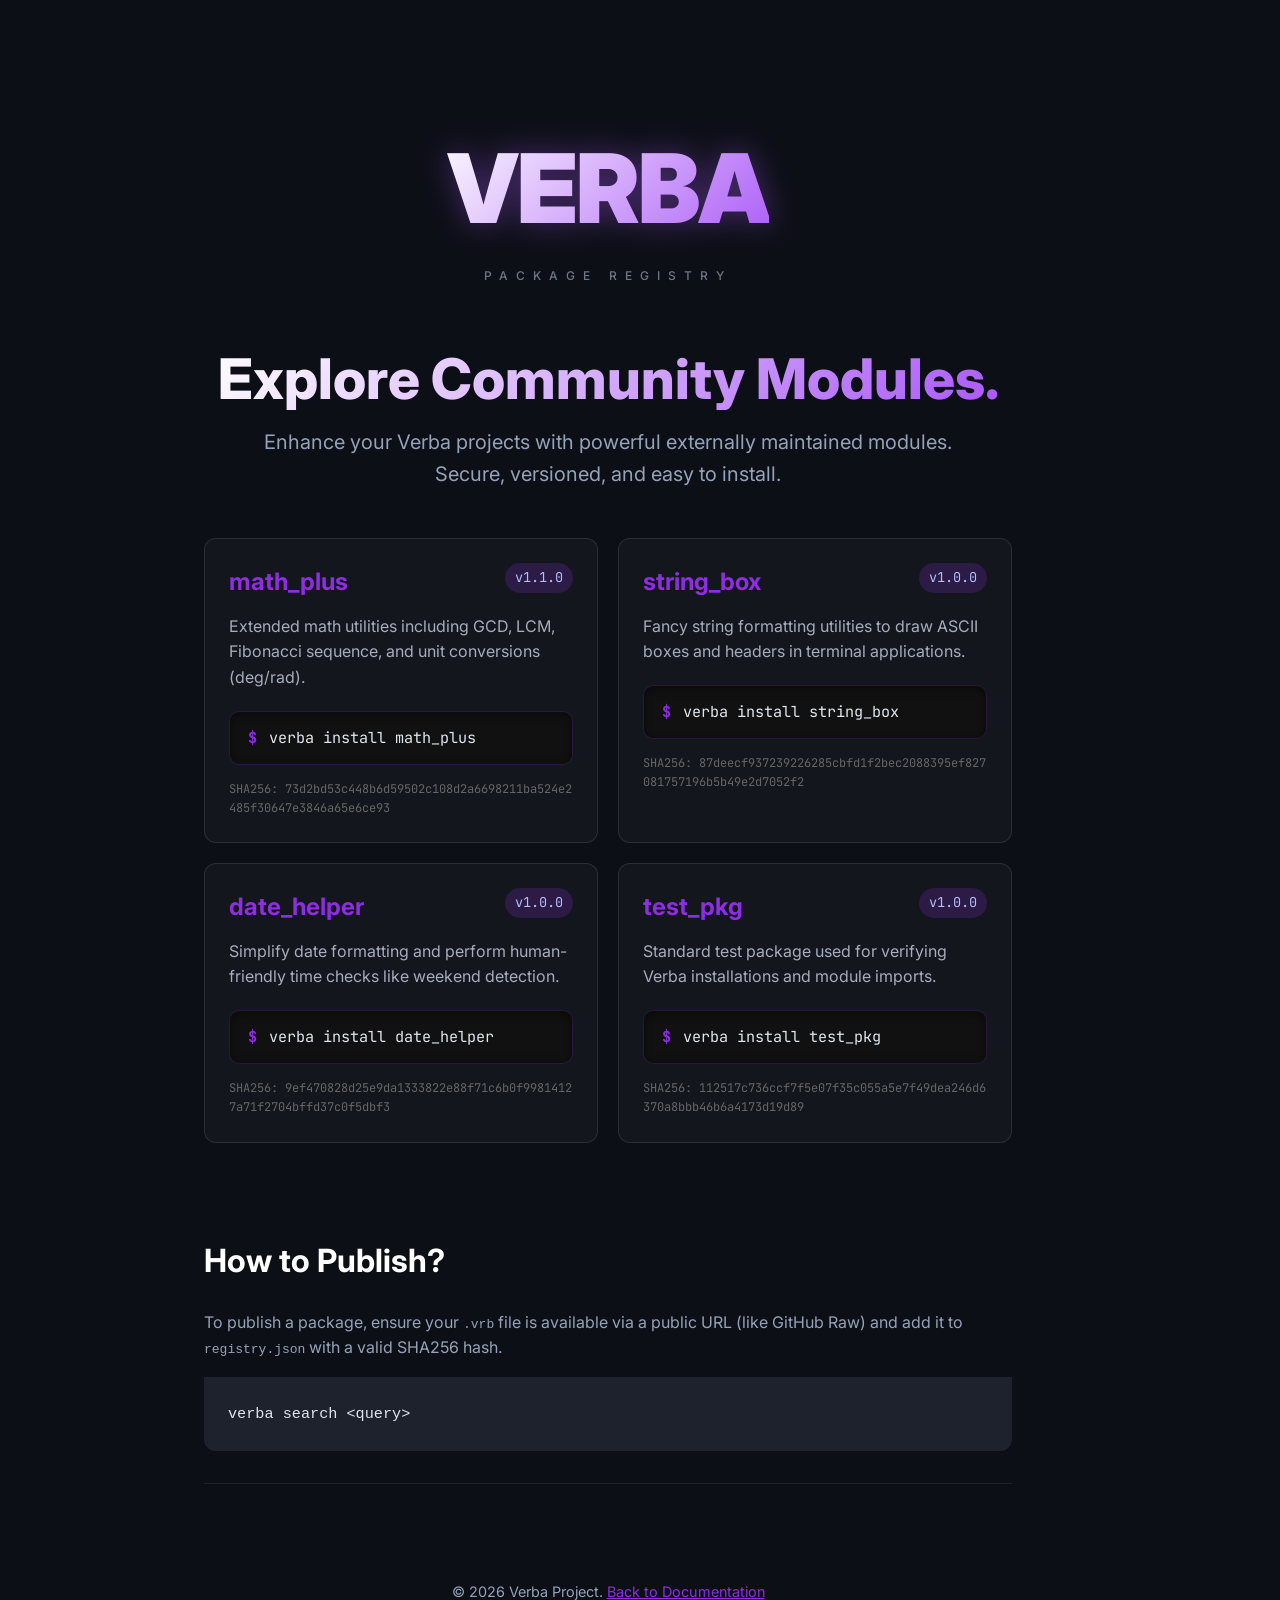
==== docs/packages.html @ 3fb169da "feat: Add mobile sidebar toggle functionality and new packages page for community modules" ====
<!DOCTYPE html>
<html lang="en">
<head>
    <meta charset="UTF-8">
    <meta name="viewport" content="width=device-width, initial-scale=1.0">
    <title>Verba Packages — Community Registry</title>
    <link rel="stylesheet" href="styles.css">
    <link rel="preconnect" href="https://fonts.googleapis.com">
    <link rel="preconnect" href="https://fonts.gstatic.com" crossorigin>
    <link href="https://fonts.googleapis.com/css2?family=Inter:wght@300;400;500;600;700&family=JetBrains+Mono:wght@400;500&display=swap" rel="stylesheet">
    <style>
        .package-grid {
            display: grid;
            grid-template-columns: repeat(auto-fill, minmax(350px, 1fr));
            gap: 20px;
            margin-top: 30px;
        }
        .package-card {
            background: rgba(255, 255, 255, 0.03);
            border: 1px solid rgba(255, 255, 255, 0.1);
            border-radius: 12px;
            padding: 24px;
            transition: transform 0.2s, background 0.2s;
        }
        .package-card:hover {
            background: rgba(255, 255, 255, 0.05);
            transform: translateY(-4px);
        }
        .pkg-header {
            display: flex;
            justify-content: space-between;
            align-items: flex-start;
            margin-bottom: 12px;
        }
        .pkg-name {
            font-size: 1.5rem;
            font-weight: 700;
            color: #8E2DE2;
            margin: 0;
        }
        .pkg-version {
            background: rgba(142, 45, 226, 0.2);
            color: #b4befe;
            padding: 4px 10px;
            border-radius: 20px;
            font-size: 0.85rem;
            font-family: 'JetBrains Mono', monospace;
        }
        .pkg-desc {
            color: #a6adbb;
            line-height: 1.6;
            margin-bottom: 20px;
            min-height: 50px;
        }
        .install-box {
            background: #111;
            padding: 14px 18px;
            border-radius: 10px;
            display: flex;
            justify-content: flex-start;
            align-items: center;
            font-family: 'JetBrains Mono', monospace;
            font-size: 0.95rem;
            border: 1px solid rgba(142, 45, 226, 0.2);
            box-shadow: inset 0 2px 10px rgba(0,0,0,0.5);
        }
        .install-box::before {
            content: '$ ';
            color: #8E2DE2;
            margin-right: 12px;
            font-weight: bold;
        }
        .install-cmd {
            color: #e0e6ed;
        }
        .copy-btn {
            background: none;
            border: none;
            color: #666;
            cursor: pointer;
            padding: 4px;
        }
        .copy-btn:hover {
            color: #fff;
        }
        .hash-detail {
            font-size: 0.75rem;
            color: #666;
            margin-top: 15px;
            word-break: break-all;
            font-family: 'JetBrains Mono', monospace;
        }
    </style>
</head>
    <body class="dark-theme">
    <main class="content-area" style="max-width: 1000px; margin: 0 auto;">
        <header class="section" style="padding-bottom: 0; border-bottom: none;">
            <div class="text-logo-wrapper">
                <span class="verba-text-logo">VERBA</span>
                <span class="verba-logo-tagline">PACKAGE REGISTRY</span>
            </div>
            <h1 class="glow-text" style="text-align: center;">Explore Community Modules.</h1>
            <p class="lead" style="margin: 0 auto 3rem auto; text-align: center;">Enhance your Verba projects with powerful externally maintained modules. Secure, versioned, and easy to install.</p>
        </header>

        <div class="package-grid">
            <!-- Math Plus -->
            <div class="package-card">
                <div class="pkg-header">
                    <h3 class="pkg-name">math_plus</h3>
                    <span class="pkg-version">v1.1.0</span>
                </div>
                <p class="pkg-desc">Extended math utilities including GCD, LCM, Fibonacci sequence, and unit conversions (deg/rad).</p>
                <div class="install-box">
                    <span class="install-cmd">verba install math_plus</span>
                </div>
                <div class="hash-detail">SHA256: 73d2bd53c448b6d59502c108d2a6698211ba524e2485f30647e3846a65e6ce93</div>
            </div>

            <!-- String Box -->
            <div class="package-card">
                <div class="pkg-header">
                    <h3 class="pkg-name">string_box</h3>
                    <span class="pkg-version">v1.0.0</span>
                </div>
                <p class="pkg-desc">Fancy string formatting utilities to draw ASCII boxes and headers in terminal applications.</p>
                <div class="install-box">
                    <span class="install-cmd">verba install string_box</span>
                </div>
                <div class="hash-detail">SHA256: 87deecf937239226285cbfd1f2bec2088395ef827081757196b5b49e2d7052f2</div>
            </div>

            <!-- Date Helper -->
            <div class="package-card">
                <div class="pkg-header">
                    <h3 class="pkg-name">date_helper</h3>
                    <span class="pkg-version">v1.0.0</span>
                </div>
                <p class="pkg-desc">Simplify date formatting and perform human-friendly time checks like weekend detection.</p>
                <div class="install-box">
                    <span class="install-cmd">verba install date_helper</span>
                </div>
                <div class="hash-detail">SHA256: 9ef470828d25e9da1333822e88f71c6b0f99814127a71f2704bffd37c0f5dbf3</div>
            </div>

            <!-- Test Pkg -->
            <div class="package-card">
                <div class="pkg-header">
                    <h3 class="pkg-name">test_pkg</h3>
                    <span class="pkg-version">v1.0.0</span>
                </div>
                <p class="pkg-desc">Standard test package used for verifying Verba installations and module imports.</p>
                <div class="install-box">
                    <span class="install-cmd">verba install test_pkg</span>
                </div>
                <div class="hash-detail">SHA256: 112517c736ccf7f5e07f35c055a5e7f49dea246d6370a8bbb46b6a4173d19d89</div>
            </div>
        </div>

        <section class="section" style="margin-top: 60px;">
            <h2>How to Publish?</h2>
            <p>To publish a package, ensure your <code>.vrb</code> file is available via a public URL (like GitHub Raw) and add it to <code>registry.json</code> with a valid SHA256 hash.</p>
            <div class="terminal-box">
                <pre><code>verba search &lt;query&gt;</code></pre>
            </div>
        </section>

        <footer>
            <p>&copy; 2026 Verba Project. <a href="index.html" style="color: #8E2DE2;">Back to Documentation</a></p>
        </footer>
    </main>
    <script src="script.js"></script>
</body>
</html>
---- docs/styles.css ----
:root {
    --bg-color: #0d0f17;
    --sidebar-bg: #151821;
    --text-primary: #e0e6ed;
    --text-secondary: #94a3b8;
    --accent: #8E2DE2;
    --accent-glow: rgba(142, 45, 226, 0.4);
    --glass: rgba(255, 255, 255, 0.03);
    --glass-border: rgba(255, 255, 255, 0.08);
    --code-bg: #1e222d;
    --font-sans: 'Inter', system-ui, -apple-system, sans-serif;
    --font-mono: 'JetBrains Mono', monospace;
}

* {
    box-sizing: border-box;
    margin: 0;
    padding: 0;
}

body.dark-theme {
    background-color: var(--bg-color);
    color: var(--text-primary);
    font-family: var(--font-sans);
    line-height: 1.6;
    display: flex;
    min-height: 100vh;
}

/* Sidebar */
.sidebar {
    width: 280px;
    background-color: var(--sidebar-bg);
    border-right: 1px solid var(--glass-border);
    position: fixed;
    height: 100vh;
    overflow-y: auto;
    z-index: 100;
    transition: transform 0.3s cubic-bezier(0.4, 0, 0.2, 1);
}

.mobile-menu-btn {
    display: none;
    position: fixed;
    top: 1.5rem;
    right: 1.5rem;
    z-index: 1000;
    background: var(--accent);
    border: none;
    padding: 10px;
    border-radius: 8px;
    color: white;
    cursor: pointer;
    box-shadow: 0 4px 15px rgba(142, 45, 226, 0.4);
}

.sidebar-overlay {
    display: none;
    position: fixed;
    inset: 0;
    background: rgba(0, 0, 0, 0.5);
    backdrop-filter: blur(4px);
    z-index: 90;
}

.sidebar-header {
    padding: 2rem 1.5rem;
    position: sticky;
    top: 0;
    background-color: var(--sidebar-bg);
    z-index: 10;
}

.logo {
    display: flex;
    align-items: center;
    gap: 0.75rem;
    font-size: 1.5rem;
    font-weight: 700;
    margin-bottom: 2rem;
    color: #fff;
    cursor: pointer;
}

.text-logo-wrapper {
    display: flex;
    flex-direction: column;
    align-items: center;
    margin: 0 auto 3rem auto;
    text-align: center;
    padding: 1rem;
    animation: pulseGlow 5s ease-in-out infinite;
}

.verba-text-logo {
    display: block;
    margin-bottom: -0.5rem;
    font-size: 6rem;
    font-weight: 900;
    letter-spacing: -2px;
    background: linear-gradient(135deg, #fff 0%, #a855f7 100%);
    background-clip: text;
    -webkit-background-clip: text;
    -webkit-text-fill-color: transparent;
    filter: drop-shadow(0 0 15px rgba(168, 85, 247, 0.4));
    transition: filter 0.3s ease;
    cursor: default;
}

.verba-text-logo:hover {
    filter: drop-shadow(0 0 25px rgba(168, 85, 247, 0.7));
}

.verba-logo-tagline {
    display: block;
    font-size: 0.75rem;
    letter-spacing: 8px;
    font-weight: 500;
    color: var(--text-secondary);
    text-transform: uppercase;
    opacity: 0.7;
    margin-top: 0.5rem;
}

@keyframes pulseGlow {
    0%, 100% { filter: brightness(1); }
    50% { filter: brightness(1.2); }
}

.search-box input {
    width: 100%;
    background: var(--bg-color);
    border: 1px solid var(--glass-border);
    border-radius: 8px;
    padding: 0.6rem 1rem;
    color: #fff;
    font-size: 0.9rem;
    outline: none;
    transition: all 0.2s;
}

.search-box input:focus {
    border-color: var(--accent);
    box-shadow: 0 0 0 2px var(--accent-glow);
}

.sidebar-nav ul {
    list-style: none;
}

.nav-header {
    padding: 1.5rem 1.5rem 0.5rem;
    font-size: 0.75rem;
    text-transform: uppercase;
    letter-spacing: 1px;
    color: var(--text-secondary);
}

.nav-item a {
    display: block;
    padding: 0.6rem 1.5rem;
    color: var(--text-primary);
    text-decoration: none;
    font-size: 0.95rem;
    transition: all 0.2s;
    border-left: 3px solid transparent;
}

.nav-item a:hover {
    background: rgba(255, 255, 255, 0.05);
    color: #fff;
}

.on-screen-nav-item a {
    border-left-color: var(--accent);
    background: rgba(142, 45, 226, 0.1);
}

/* Content */
.content-area {
    margin-left: 280px;
    flex: 1;
    padding: 4rem 10% 4rem 5%;
    max-width: 1400px;
}

.section {
    padding: 2rem 0;
    border-bottom: 1px solid var(--glass-border);
    margin-bottom: 2rem;
    scroll-margin-top: 2rem;
}

#introduction {
    text-align: center;
}

#introduction .lead {
    margin-left: auto;
    margin-right: auto;
}

#introduction .code-showcase {
    text-align: left;
}

h1 {
    font-size: 3.5rem;
    font-weight: 800;
    margin-bottom: 1rem;
    line-height: 1.1;
}

.glow-text {
    background: linear-gradient(135deg, #fff 0%, #a855f7 100%);
    background-clip: text;
    -webkit-background-clip: text;
    -webkit-text-fill-color: transparent;
}

h2 {
    font-size: 2rem;
    margin-bottom: 1.5rem;
    color: #fff;
}

p.lead {
    font-size: 1.25rem;
    color: var(--text-secondary);
    margin-bottom: 3rem;
    max-width: 700px;
}

p {
    margin-bottom: 1rem;
    color: var(--text-secondary);
}

/* Glassmorphism */
.glass {
    background: var(--glass);
    backdrop-filter: blur(12px);
    -webkit-backdrop-filter: blur(12px);
    border: 1px solid var(--glass-border);
    border-radius: 12px;
}

/* Code */
.code-showcase {
    margin: 3rem 0;
}

.code-header {
    display: flex;
    align-items: center;
    gap: 0.5rem;
    padding: 0.75rem 1rem;
    border-bottom: 1px solid var(--glass-border);
}

.dot {
    width: 12px;
    height: 12px;
    border-radius: 50%;
}

.red { background: #ff5f56; }
.yellow { background: #ffbd2e; }
.green { background: #27c93f; }

.file-name {
    margin-left: 1rem;
    font-size: 0.8rem;
    color: var(--text-secondary);
    font-family: var(--font-mono);
}

pre {
    padding: 1.5rem;
    overflow-x: auto;
    font-family: var(--font-mono);
    font-size: 0.95rem;
    line-height: 1.6;
    background: #1e222d;
    border-radius: 0 0 12px 12px;
}

.keyword { color: #c678dd; font-weight: 600; }
.string { color: #98c379; }
.comment { color: #abb2bf; font-style: italic; opacity: 0.6; }
.func { color: #61afef; }
.builtin { color: #e5c07b; }

/* Hero Stats */
.hero-stats {
    display: grid;
    grid-template-columns: repeat(auto-fit, minmax(150px, 1fr));
    gap: 1.5rem;
    margin: 3rem 0;
}

.stat-card {
    background: var(--glass);
    padding: 1.5rem;
    border-radius: 12px;
    text-align: center;
    border: 1px solid var(--glass-border);
}

.stat-val {
    display: block;
    font-size: 2rem;
    font-weight: 700;
    color: var(--accent);
}

.stat-label {
    font-size: 0.8rem;
    color: var(--text-secondary);
    text-transform: uppercase;
}

/* Tabs */
.tabs {
    display: flex;
    gap: 1rem;
    margin-bottom: 1rem;
}

.tab-btn {
    background: none;
    border: none;
    color: var(--text-secondary);
    cursor: pointer;
    padding: 0.5rem 1rem;
    border-bottom: 2px solid transparent;
    font-size: 1rem;
    transition: all 0.2s;
}

.tab-btn.active {
    color: var(--accent);
    border-bottom-color: var(--accent);
}

.tab-content {
    display: none;
}

.tab-content.active {
    display: block;
    background: var(--code-bg);
    border-radius: 12px;
}

/* Table */
.table-container {
    overflow-x: auto;
    margin: 2rem 0;
}

table {
    width: 100%;
    border-collapse: collapse;
    background: var(--glass);
    border-radius: 12px;
    overflow: hidden;
}

th, td {
    padding: 1rem;
    text-align: left;
    border-bottom: 1px solid var(--glass-border);
}

th {
    background: rgba(255, 255, 255, 0.05);
    color: #fff;
    font-weight: 600;
}

td code {
    background: rgba(142, 45, 226, 0.15);
    color: #cba6f7;
    padding: 0.2rem 0.5rem;
    border-radius: 6px;
    font-family: var(--font-mono);
    font-size: 0.85rem;
}

footer {
    padding-top: 4rem;
    text-align: center;
    font-size: 0.9rem;
}

/* Custom Scrollbar */
::-webkit-scrollbar {
    width: 8px;
}

::-webkit-scrollbar-track {
    background: var(--bg-color);
}

::-webkit-scrollbar-thumb {
    background: var(--glass-border);
    border-radius: 10px;
}

::-webkit-scrollbar-thumb:hover {
    background: var(--accent);
}

@media (max-width: 900px) {
    .mobile-menu-btn {
        display: block;
    }

    .sidebar {
        transform: translateX(-100%);
        width: 80%;
        max-width: 320px;
    }

    .sidebar.active {
        transform: translateX(0);
    }

    .sidebar-overlay.active {
        display: block;
    }

    .content-area {
        margin-left: 0 !important;
        padding: 2rem 1.25rem;
        width: 100%;
        overflow-x: hidden;
    }

    .verba-text-logo {
        font-size: clamp(2.5rem, 12vw, 4.5rem);
    }

    .hero-stats {
        grid-template-columns: 1fr;
    }

    .tabs {
        flex-direction: column;
    }

    .package-grid {
        grid-template-columns: 1fr !important;
    }

    .table-container {
        margin: 1rem -1.25rem;
        padding: 0 1.25rem;
        width: calc(100% + 2.5rem);
    }
}
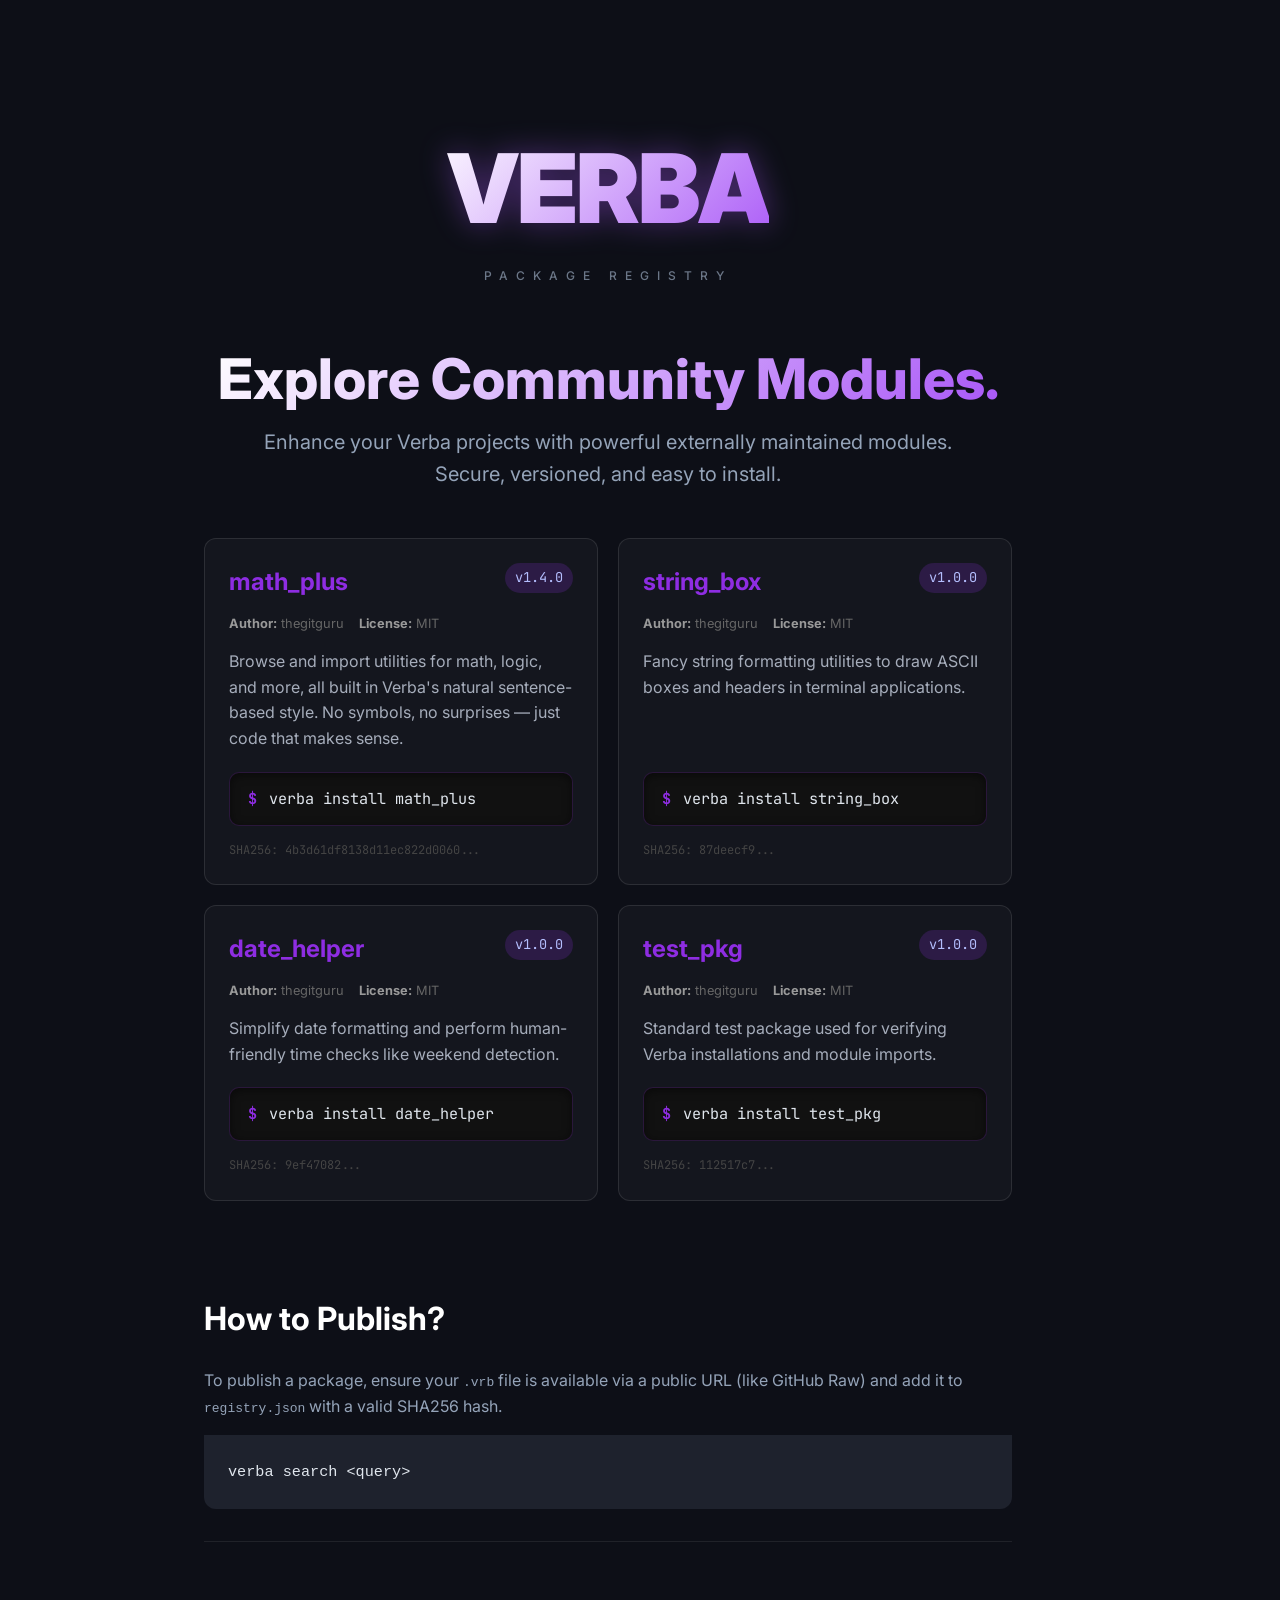
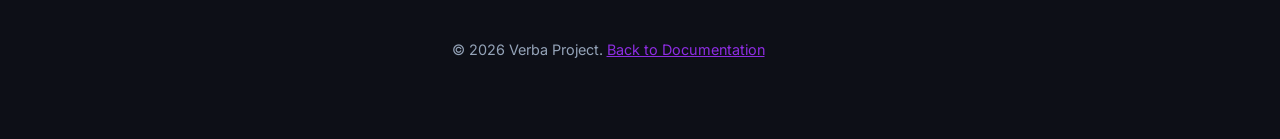
==== commit f1c0dd94: "feat: Add packages community registry documentation page." ====
--- a/docs/packages.html
+++ b/docs/packages.html
@@ -21,6 +21,8 @@
             border-radius: 12px;
             padding: 24px;
             transition: transform 0.2s, background 0.2s;
+            display: flex;
+            flex-direction: column;
         }
         .package-card:hover {
             background: rgba(255, 255, 255, 0.05);
@@ -46,11 +48,21 @@
             font-size: 0.85rem;
             font-family: 'JetBrains Mono', monospace;
         }
+        .pkg-meta {
+            display: flex;
+            gap: 15px;
+            font-size: 0.8rem;
+            color: #666;
+            margin-bottom: 15px;
+        }
+        .pkg-meta span strong {
+            color: #999;
+        }
         .pkg-desc {
             color: #a6adbb;
             line-height: 1.6;
             margin-bottom: 20px;
-            min-height: 50px;
+            flex-grow: 1;
         }
         .install-box {
             background: #111;
@@ -73,26 +85,16 @@
         .install-cmd {
             color: #e0e6ed;
         }
-        .copy-btn {
-            background: none;
-            border: none;
-            color: #666;
-            cursor: pointer;
-            padding: 4px;
-        }
-        .copy-btn:hover {
-            color: #fff;
-        }
         .hash-detail {
             font-size: 0.75rem;
-            color: #666;
+            color: #444;
             margin-top: 15px;
             word-break: break-all;
             font-family: 'JetBrains Mono', monospace;
         }
     </style>
 </head>
-    <body class="dark-theme">
+<body class="dark-theme">
     <main class="content-area" style="max-width: 1000px; margin: 0 auto;">
         <header class="section" style="padding-bottom: 0; border-bottom: none;">
             <div class="text-logo-wrapper">
@@ -108,13 +110,17 @@
             <div class="package-card">
                 <div class="pkg-header">
                     <h3 class="pkg-name">math_plus</h3>
-                    <span class="pkg-version">v1.1.0</span>
+                    <span class="pkg-version">v1.4.0</span>
                 </div>
-                <p class="pkg-desc">Extended math utilities including GCD, LCM, Fibonacci sequence, and unit conversions (deg/rad).</p>
+                <div class="pkg-meta">
+                    <span><strong>Author:</strong> thegitguru</span>
+                    <span><strong>License:</strong> MIT</span>
+                </div>
+                <p class="pkg-desc">Browse and import utilities for math, logic, and more, all built in Verba's natural sentence-based style. No symbols, no surprises — just code that makes sense.</p>
                 <div class="install-box">
                     <span class="install-cmd">verba install math_plus</span>
                 </div>
-                <div class="hash-detail">SHA256: 73d2bd53c448b6d59502c108d2a6698211ba524e2485f30647e3846a65e6ce93</div>
+                <div class="hash-detail">SHA256: 4b3d61df8138d11ec822d0060...</div>
             </div>
 
             <!-- String Box -->
@@ -123,11 +129,15 @@
                     <h3 class="pkg-name">string_box</h3>
                     <span class="pkg-version">v1.0.0</span>
                 </div>
+                <div class="pkg-meta">
+                    <span><strong>Author:</strong> thegitguru</span>
+                    <span><strong>License:</strong> MIT</span>
+                </div>
                 <p class="pkg-desc">Fancy string formatting utilities to draw ASCII boxes and headers in terminal applications.</p>
                 <div class="install-box">
                     <span class="install-cmd">verba install string_box</span>
                 </div>
-                <div class="hash-detail">SHA256: 87deecf937239226285cbfd1f2bec2088395ef827081757196b5b49e2d7052f2</div>
+                <div class="hash-detail">SHA256: 87deecf9...</div>
             </div>
 
             <!-- Date Helper -->
@@ -136,11 +146,15 @@
                     <h3 class="pkg-name">date_helper</h3>
                     <span class="pkg-version">v1.0.0</span>
                 </div>
+                <div class="pkg-meta">
+                    <span><strong>Author:</strong> thegitguru</span>
+                    <span><strong>License:</strong> MIT</span>
+                </div>
                 <p class="pkg-desc">Simplify date formatting and perform human-friendly time checks like weekend detection.</p>
                 <div class="install-box">
                     <span class="install-cmd">verba install date_helper</span>
                 </div>
-                <div class="hash-detail">SHA256: 9ef470828d25e9da1333822e88f71c6b0f99814127a71f2704bffd37c0f5dbf3</div>
+                <div class="hash-detail">SHA256: 9ef47082...</div>
             </div>
 
             <!-- Test Pkg -->
@@ -149,11 +163,15 @@
                     <h3 class="pkg-name">test_pkg</h3>
                     <span class="pkg-version">v1.0.0</span>
                 </div>
+                <div class="pkg-meta">
+                    <span><strong>Author:</strong> thegitguru</span>
+                    <span><strong>License:</strong> MIT</span>
+                </div>
                 <p class="pkg-desc">Standard test package used for verifying Verba installations and module imports.</p>
                 <div class="install-box">
                     <span class="install-cmd">verba install test_pkg</span>
                 </div>
-                <div class="hash-detail">SHA256: 112517c736ccf7f5e07f35c055a5e7f49dea246d6370a8bbb46b6a4173d19d89</div>
+                <div class="hash-detail">SHA256: 112517c7...</div>
             </div>
         </div>
 
